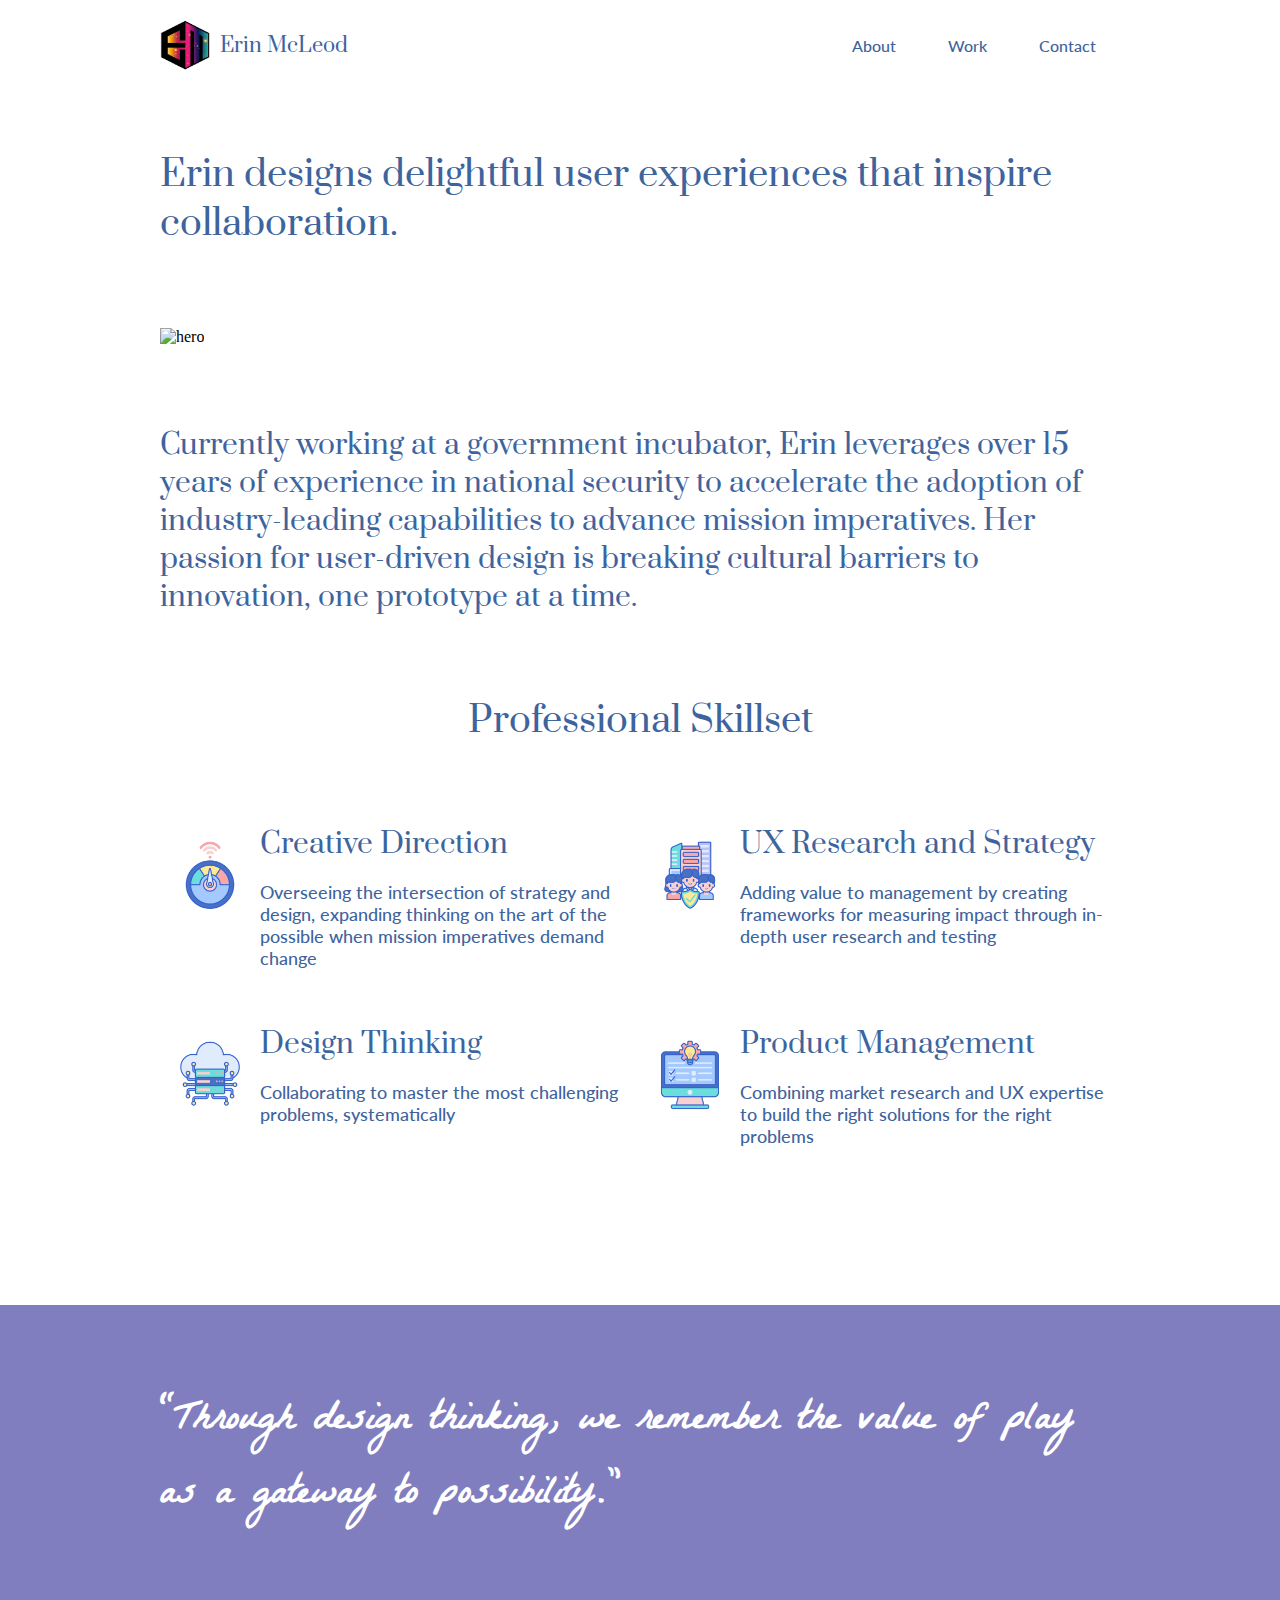
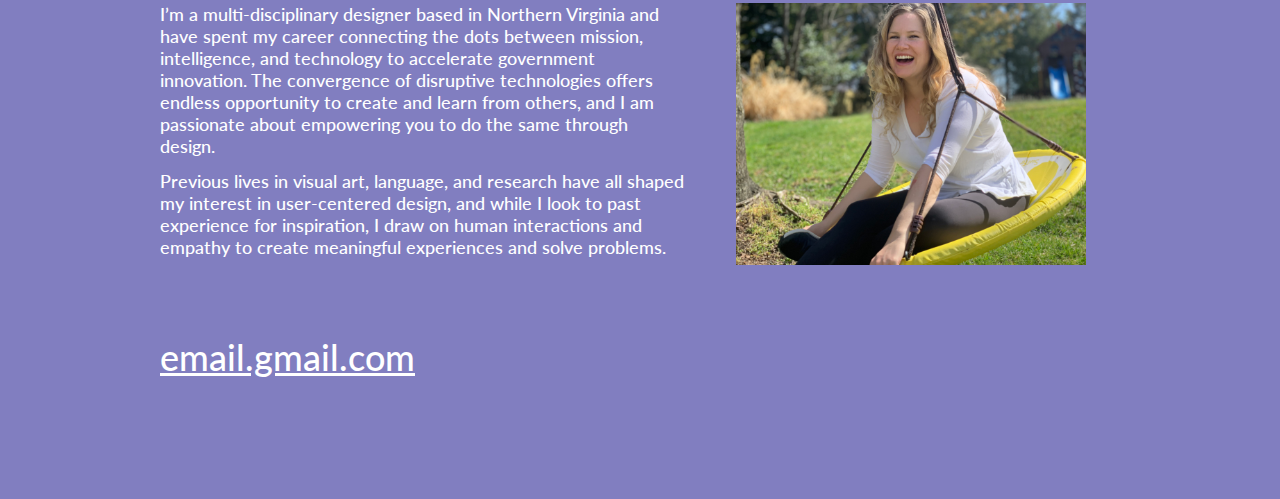
==== index.html @ ef2eed35 "homework 18" ====
<!DOCTYPE html>
<html lang="en">
<head>
    <meta charset="UTF-8">
    <meta http-equiv="X-UA-Compatible" content="IE=edge">
    <meta name="viewport" content="width=device-width, initial-scale=1.0">
    <title>Document</title>
    <link href="css/style.css" rel="stylesheet" type="text/css">
</head>
<body>

<!--header section-->    


    <header class="main-header">
        <div class="container">
           
                <img class="EMlogo" src="images/EMLogoFinal.png" alt="logo" style="width:50px;height:50px;">
                <h1>Erin McLeod</h1>
        

            <nav class="main-nav">
                <ul class="main-nav-list">
                    <li><a href="#">About</a></li>
                    <li><a href="#">Work</a></li>
                    <li><a href="#">Contact</a></li>
                </ul>
            </nav>
        </div>
    </header>
   

 <!--hero section-->             
        
      
    <section class="hero-section">
        <div class="container">
            <h2>Erin designs delightful user experiences
                that inspire collaboration. </h2>
        </div>
        <div class="container">
            <img class="heroImg" src="images/IMG_9424.JPG" alt="hero">
        </div>
        <div class="container">
            <h3>Currently working at a government incubator, Erin leverages over 15 years of experience in national security to  accelerate the adoption of industry-leading capabilities to advance mission imperatives. Her passion for user-driven design is breaking cultural barriers to innovation, one prototype at a time.</h3>
        </div>
   </section>


<!--skills section-->  
      
<section class="mySkills">
    <div class="container">
        
        <h2>Professional Skillset</h2>
        
        <div class="skillsGrid">
            
            
            <div class="A skillsContainer">
                <img class="icon" src="images/smart-meter.png" style="width:100px; height:100px;">
                <div>
                    <h3>Creative Direction</h3><br>
                    <p>Overseeing the intersection of strategy and design, expanding thinking on the art of the possible when mission imperatives demand change</p>
                </div>
            </div>

            <div class="B skillsContainer">
                <img class="icon" src="images/safety.png" style="width:100px; height:100px;">
                <div>
                    <h3>UX Research and Strategy</h3><br>
                    <p>Adding value to management by creating frameworks for measuring impact through in-depth user research and testing</p>
                </div>
            </div>

            <div class="C skillsContainer">
                <img class="icon" src="images/big-data.png" style="width:100px; height:100px;">
                <div>
                    <h3>Design Thinking</h3><br>
                    <p>Collaborating to master the most challenging problems, systematically</p>
                </div>
            </div>

            <div class="D skillsContainer">
                <img class="icon" src="images/working.png" style="width:100px; height:100px;">
                <div>
                    <h3>Product Management</h3><br>
                    <p>Combining market research and UX expertise to build the right solutions for the right problems</p>
                </div>
            </div>

        </div>
   
                      
        </div>
    </div>
</section>

 <!--footer section-->  


    <footer class="footer-section">
        <div class="container">
            <div class="grid-container">
                <div class="item1">
                    <h4>“Through design thinking, we remember the value of play as a gateway to possibility.” </h4>
                </div>
                <div class="item2">
                    <p>I’m a multi-disciplinary designer based in Northern Virginia and have spent my career connecting the dots between mission, intelligence, and technology to accelerate government innovation. The convergence of disruptive technologies offers endless opportunity to create and learn from others, and I am passionate about empowering you to do the same through design.</p>
                </div>
                <div class="item3">
                    <p>Previous lives in visual art, language, and research have all shaped my interest in user-centered design, and while I look to past experience for inspiration, I draw on human interactions and empathy to create meaningful experiences and solve problems.</p>
                </div>
                <div class="item4">
                    <img class="About" src="images/IMG_9463.jpg" alt="about" width="350px">
                </div>
                <div class="item5">
                    <a href="#">email.gmail.com</a>
                </div>
            </div>
        </div>
    </footer>

 

    
</body>
</html>
---- css/style.css ----
@import url('https://fonts.googleapis.com/css2?family=Lato&display=swap');
@import url('https://fonts.googleapis.com/css2?family=Prata&display=swap');
@import url('https://fonts.googleapis.com/css2?family=La+Belle+Aurore&display=swap');

* {
    box-sizing: border-box;
    margin: 0;
    padding: 0;
    /*background-color: #FFFFFF;*/
}

img {
    max-width: 100%;
    height: auto;
}



/*text styles*/

h1 {
   
    font-family: "Prata", serif;
    font-weight: 500;
    font-size: 20px;
    color: #3E649E;
    text-decoration: none;
}
h2 {
    font-family: "Prata", serif;
    font-weight: 500;
    font-size: 36px;
    color: #3E649E;
    text-decoration: none;
}
h3 {
    font-family: "Prata", serif;
    font-weight: 500;
    font-size: 28px;
    color: #3E649E;
    text-decoration: none;
}
h4 {
    font-family: "La Belle Aurore", sans-serif;
    font-size: 40px;
    color: #FFFFFF;
    text-decoration: none;
}
p {
    font-family: "Lato", sans-serif;
    font-weight: 500;
    font-size: 18px;
    color: #3E649E;
    text-decoration: none; 
}






/* header section*/



.container {
    width: 960px;
    max-width: 100%;
    margin: 0 auto;
    
}
.main-header .container {
    display: flex;
    align-items: center;
    flex-wrap: wrap;
    padding-top: 20px;
}
.EMlogo, h1 {
    cursor: pointer;
    display: inline;
}
h1 {
    padding-left: 10px;
}
.main-nav {
    margin-left: auto;
    text-align: center;
}
.main-nav li {
    display: inline;
}
.main-nav a {
    display: inline-block;
    padding: .5em 1.5em;
    font-family: "Lato", sans-serif;
    font-weight: 500;
    font-size: 16px;
    color: #3E649E;
    text-decoration: none;
}
.main-nav li a {
    transition: all 0.3s ease 0s;
}
.main-nav li a:hover {
    color: #F277A4;
    text-decoration: underline;
}






/*hero section*/
.hero-section .container {
    display: flex;
    padding-top: 80px;
}





/*skills*/
.mySkills h2 {
    text-align: center;
    margin-top: 80px;
}


.skillsContainer {
    display: flex;
    flex-direction: row;
    height: 200px;
}



.skillsGrid {
    display: grid;
    grid-template-areas:
    "one two"
    "three four";   
    grid-template-rows: 50% 50%;
    grid-template-columns: 50% 50%;
    margin-top: 80px;
    margin-bottom: 80px;

}

.A {
    grid-area: one;
}
.B {
    grid-area: two;
}
.C {
    grid-area: three;
}
.D {
    grid-area: four;
}

.skillsGrid img {
    padding: 15px;
    
}






/*footer section*/
.footer-section {
    background-color: #817EC0;
}
.footer-section a {
    color: #FFFFFF;
}
.footer-section p {
    color: #FFFFFF;
}

/*.footer-section .container {
    display: flex;
    align-items: center;
    flex-wrap: wrap;
}*/
.grid-container {
    display: grid;
    background-color: #817EC0;
    grid-template-areas:
    'one one'
    'two four'
    'three four'
    'five .';
    grid-template-rows: 40% 27% 18% 15%;
    grid-template-columns: 60% 40%;
    padding-bottom: 100px;
}

.grid-container div {
    background-color: #817EC0;
    margin-bottom: 30px;
       
}

.item1 {
    grid-area: one;
    padding-top: 80px;
    
  
    
}
.item2 {
    grid-area: two;
    padding-right: 50px;
    padding-top: 20px;
    
    
}
.item3 {
    grid-area: three;
    padding-right: 50px;
    
}
.item4 {
    grid-area: four;
    padding-top: 20px;
}

.item5 {
    grid-area: five;
    font-family: "Lato", sans-serif;
    font-weight: 500;
    font-size: 36px;
    color: #FFFFFF;
    text-decoration: none;
    padding-top:40px; 

    
}


/* Extra small devices (phones, 600px and down) */
@media only screen and (max-width: 600px) {

    
    .hero-section .container {
        display: flex;
        padding-top: 20px;
    }
    .hero-section h2 {
        margin-right: 10px;
        margin-left: 10px;
        margin-top: 80px;
    }
    .hero-section h3 {
        margin-right: 10px;
        margin-left: 10px;
    }
  
    .skillsContainer {
        display: flex;
        flex-direction: column;
             
    }
    .A, .B, .C, .D{
        text-align: center;
    }
   

    .skillsGrid {
        display: grid;
        grid-template-areas:
        "one" 
        "two"
        "three"
        "four";   
        grid-template-rows: 200px 200px 200px 200px;
        grid-template-columns: 1fr;
        margin: 20px 5px 20px 5px;
               
    }



    .grid-container {
        display: grid;
        background-color: #817EC0;
        grid-template-areas:
        "one"
        "four"
        "two"
        "three"
        "five";
        grid-template-rows: 250px 300px 200px 100px 100px;
        grid-template-columns: 1fr;
        margin: 20px 20px 20px 20px;
        text-align: center;
    }

    .item5 {
        font-family: "Lato", sans-serif;
        font-weight: 500;
        font-size: 28px;
        color: #FFFFFF;
        text-decoration: none;
         
        
    }

  


    h1 {
        font-family: "Prata", serif;
        font-weight: 500;
        font-size: 20px;
        color: #3E649E;
        text-decoration: none;
    }
    h2 {
        font-family: "Prata", serif;
        font-weight: 500;
        font-size: 28px;
        color: #3E649E;
        text-decoration: none;
    }
    h3 {
        font-family: "Prata", serif;
        font-weight: 500;
        font-size: 20px;
        color: #3E649E;
        text-decoration: none;
    }
    h4 {
        font-family: "La Belle Aurore", sans-serif;
        font-size: 30px;
        color: #FFFFFF;
        text-decoration: none;
       
    }
    p {
        font-family: "Lato", sans-serif;
        font-weight: 500;
        font-size: 16px;
        color: #3E649E;
        text-decoration: none; 
    }

}
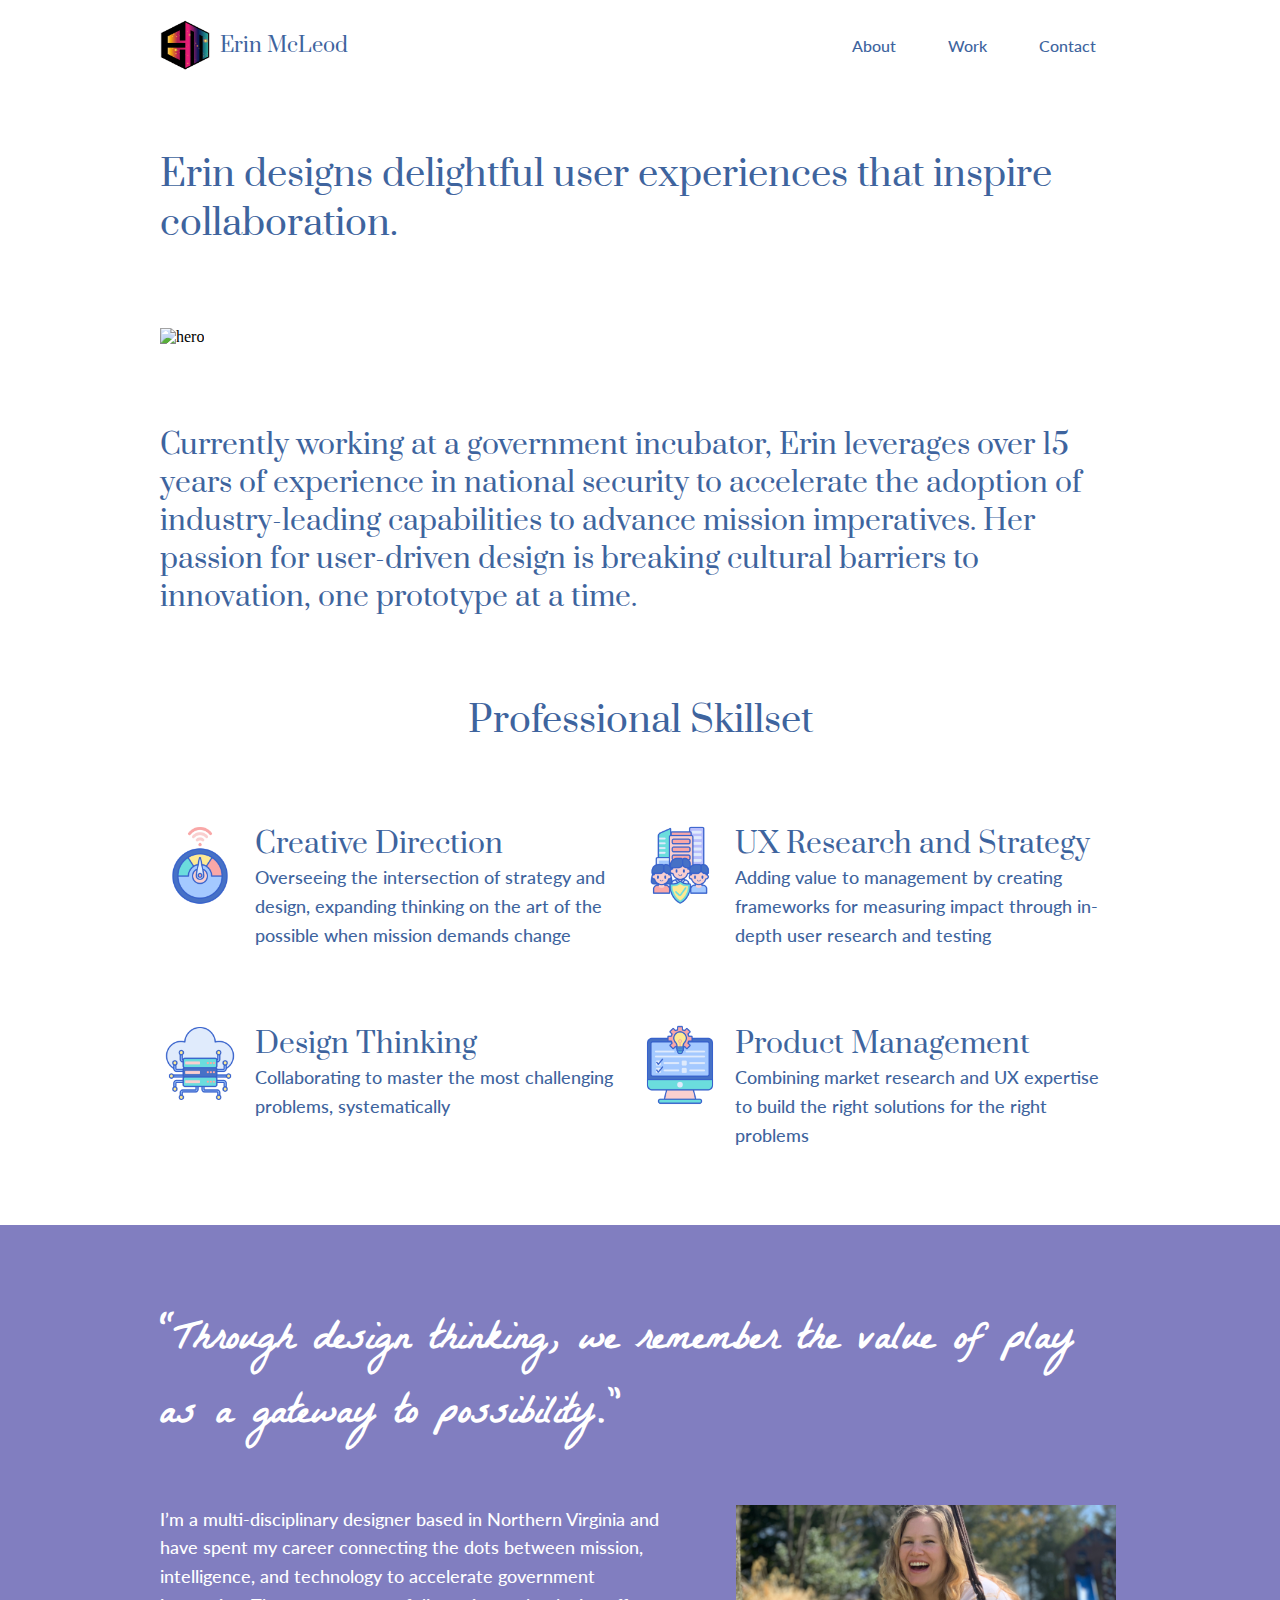
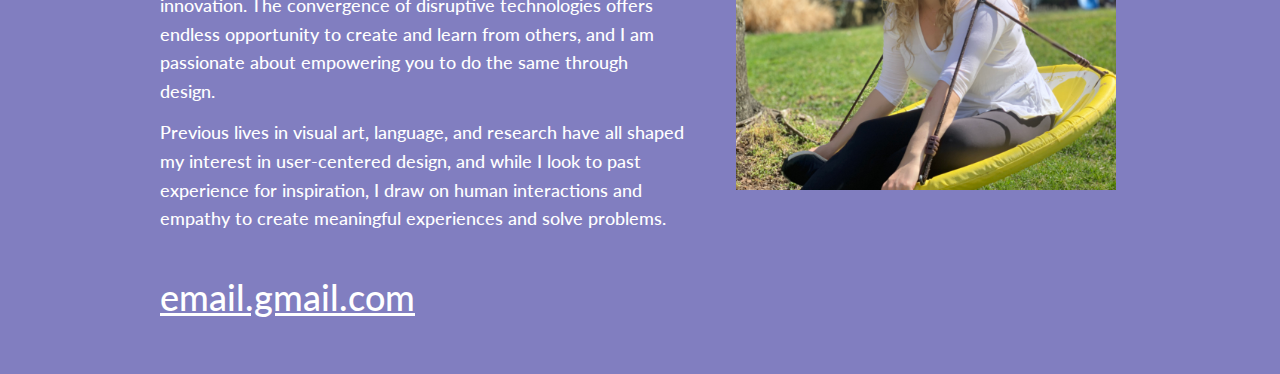
==== commit ed426337: "homework 18" ====
--- a/index.html
+++ b/index.html
@@ -58,33 +58,33 @@
             
             
             <div class="A skillsContainer">
-                <img class="icon" src="images/smart-meter.png" style="width:100px; height:100px;">
+                <p><img class="icon" src="images/smart-meter.png" style="width:80px; height:80px;"></p>
                 <div>
-                    <h3>Creative Direction</h3><br>
-                    <p>Overseeing the intersection of strategy and design, expanding thinking on the art of the possible when mission imperatives demand change</p>
+                    <h3>Creative Direction</h3>
+                    <p>Overseeing the intersection of strategy and design, expanding thinking on the art of the possible when mission demands change</p>
                 </div>
             </div>
 
             <div class="B skillsContainer">
-                <img class="icon" src="images/safety.png" style="width:100px; height:100px;">
+                <p><img class="icon" src="images/safety.png" style="width:80px; height:80px;"></p>
                 <div>
-                    <h3>UX Research and Strategy</h3><br>
+                    <h3>UX Research and Strategy</h3>
                     <p>Adding value to management by creating frameworks for measuring impact through in-depth user research and testing</p>
                 </div>
             </div>
 
             <div class="C skillsContainer">
-                <img class="icon" src="images/big-data.png" style="width:100px; height:100px;">
+                <p><img class="icon" src="images/big-data.png" style="width:80px; height:80px;"></p>
                 <div>
-                    <h3>Design Thinking</h3><br>
+                    <h3>Design Thinking</h3>
                     <p>Collaborating to master the most challenging problems, systematically</p>
                 </div>
             </div>
 
             <div class="D skillsContainer">
-                <img class="icon" src="images/working.png" style="width:100px; height:100px;">
+                <p><img class="icon" src="images/working.png" style="width:80px; height:80px;"></p>
                 <div>
-                    <h3>Product Management</h3><br>
+                    <h3>Product Management</h3>
                     <p>Combining market research and UX expertise to build the right solutions for the right problems</p>
                 </div>
             </div>
@@ -112,7 +112,7 @@
                     <p>Previous lives in visual art, language, and research have all shaped my interest in user-centered design, and while I look to past experience for inspiration, I draw on human interactions and empathy to create meaningful experiences and solve problems.</p>
                 </div>
                 <div class="item4">
-                    <img class="About" src="images/IMG_9463.jpg" alt="about" width="350px">
+                    <img class="About" src="images/IMG_9463.jpg" alt="about" width="380px">
                 </div>
                 <div class="item5">
                     <a href="#">email.gmail.com</a>
--- a/css/style.css
+++ b/css/style.css
@@ -9,10 +9,7 @@
     /*background-color: #FFFFFF;*/
 }
 
-img {
-    max-width: 100%;
-    height: auto;
-}
+
 
 
 
@@ -52,6 +49,7 @@
     font-size: 18px;
     color: #3E649E;
     text-decoration: none; 
+    line-height: 1.6;
 }
 
 
@@ -118,7 +116,10 @@
 }
 
 
-
+.heroImg {
+    max-width: 100%;
+    height: auto;
+}
 
 
 /*skills*/
@@ -144,8 +145,7 @@
     grid-template-rows: 50% 50%;
     grid-template-columns: 50% 50%;
     margin-top: 80px;
-    margin-bottom: 80px;
-
+    
 }
 
 .A {
@@ -161,12 +161,9 @@
     grid-area: four;
 }
 
-.skillsGrid img {
-    padding: 15px;
-    
-}
-
-
+.skillsContainer div{
+    margin-left: 15px;
+}
 
 
 
@@ -195,14 +192,17 @@
     'two four'
     'three four'
     'five .';
-    grid-template-rows: 40% 27% 18% 15%;
+    grid-template-rows: 40% 36% 18% 7%;
     grid-template-columns: 60% 40%;
     padding-bottom: 100px;
 }
 
+
+
+
 .grid-container div {
     background-color: #817EC0;
-    margin-bottom: 30px;
+    
        
 }
 
@@ -246,7 +246,14 @@
 /* Extra small devices (phones, 600px and down) */
 @media only screen and (max-width: 600px) {
 
-    
+    .main-header .container{
+        margin-left: 10px;
+        margin-right: 10px;
+    }
+    .main-nav a {
+        padding: 5px;
+        margin-right: 20px;
+    }
     .hero-section .container {
         display: flex;
         padding-top: 20px;
@@ -264,10 +271,13 @@
     .skillsContainer {
         display: flex;
         flex-direction: column;
+        margin-top: 20px;
+        
              
     }
     .A, .B, .C, .D{
         text-align: center;
+        
     }
    
 
@@ -278,13 +288,23 @@
         "two"
         "three"
         "four";   
-        grid-template-rows: 200px 200px 200px 200px;
+        grid-template-rows: 210px 210px 210px 210px;
         grid-template-columns: 1fr;
         margin: 20px 5px 20px 5px;
                
     }
 
-
+    .mySkills .container {
+        margin-bottom: 80px;
+    }
+
+    .skillsContainer div{
+        margin-right: 10px;
+        margin-left: 10px;
+        
+    }
+
+    
 
     .grid-container {
         display: grid;
@@ -299,6 +319,20 @@
         grid-template-columns: 1fr;
         margin: 20px 20px 20px 20px;
         text-align: center;
+        padding-bottom: 50px;
+    }
+
+    .item2 {
+        grid-area: two;
+        padding-right: 0px;
+        padding-top: 20px;
+        
+        
+    }
+    .item3 {
+        grid-area: three;
+        padding-right: 0px;
+        padding-top: 20px;
     }
 
     .item5 {
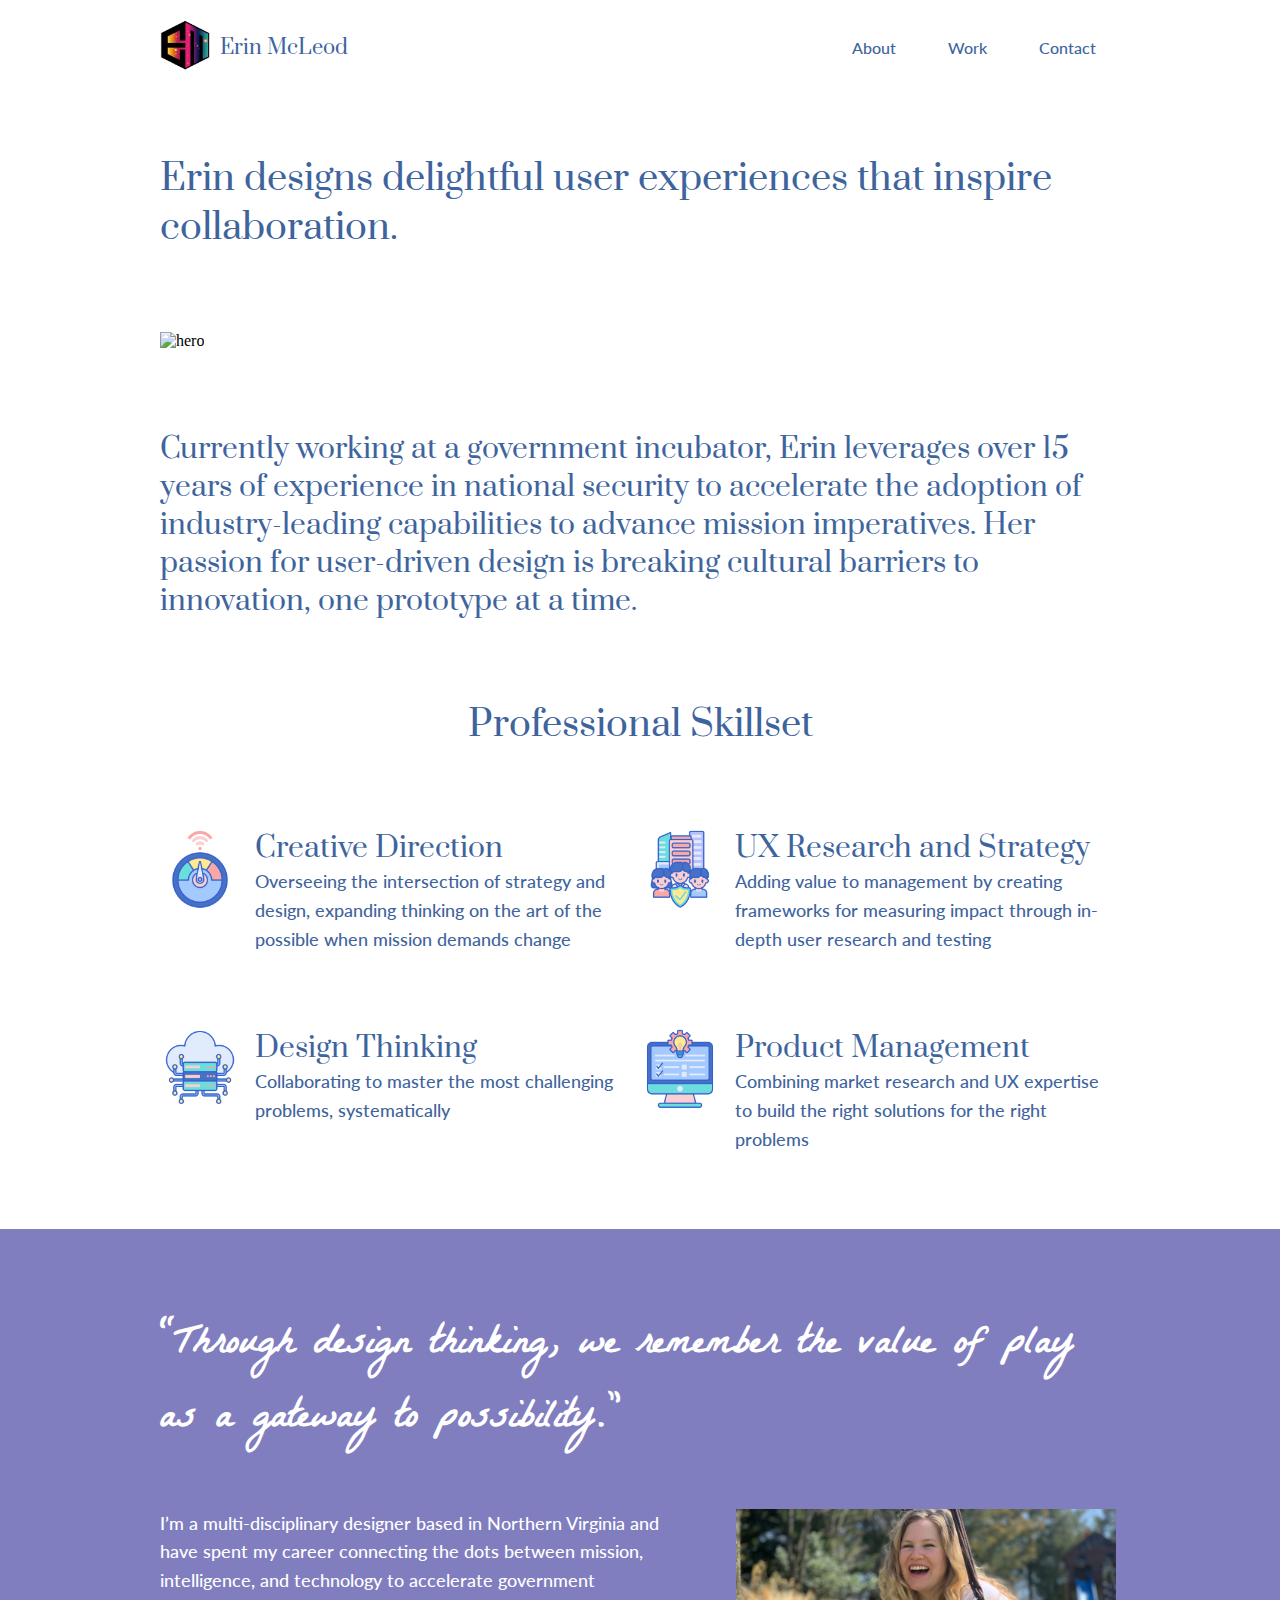
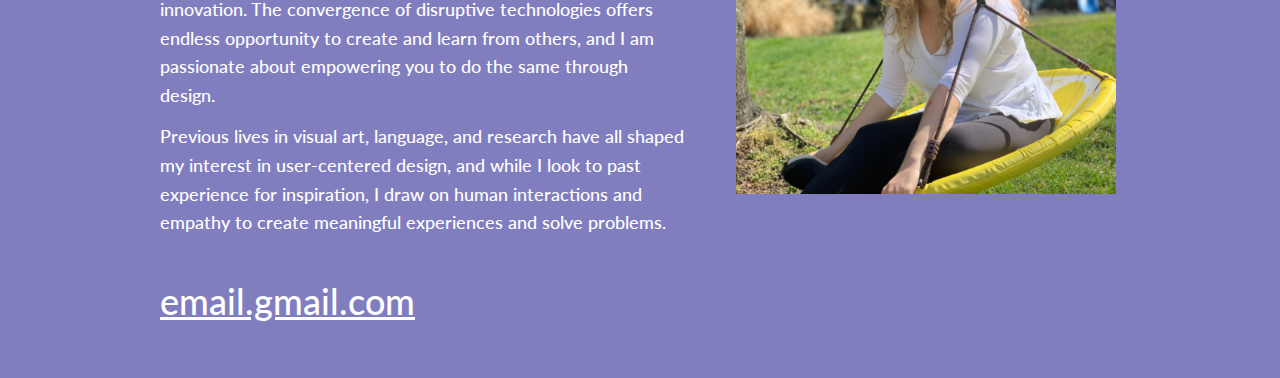
==== commit 68079de7: "homework 18" ====
--- a/index.html
+++ b/index.html
@@ -15,14 +15,15 @@
     <header class="main-header">
         <div class="container">
            
-                <img class="EMlogo" src="images/EMLogoFinal.png" alt="logo" style="width:50px;height:50px;">
-                <h1>Erin McLeod</h1>
+            <a href="index.html"><img class="EMlogo" src="images/EMLogoFinal.png" alt="logo" style="width:50px;height:50px;"></a>
+            <h1>Erin McLeod</h1>
+            
         
 
             <nav class="main-nav">
                 <ul class="main-nav-list">
                     <li><a href="#">About</a></li>
-                    <li><a href="#">Work</a></li>
+                    <li><a href="index2.html">Work</a></li>
                     <li><a href="#">Contact</a></li>
                 </ul>
             </nav>
@@ -39,7 +40,7 @@
                 that inspire collaboration. </h2>
         </div>
         <div class="container">
-            <img class="heroImg" src="images/IMG_9424.JPG" alt="hero">
+            <img class="heroImg" src="images/img_9424.png" alt="hero">
         </div>
         <div class="container">
             <h3>Currently working at a government incubator, Erin leverages over 15 years of experience in national security to  accelerate the adoption of industry-leading capabilities to advance mission imperatives. Her passion for user-driven design is breaking cultural barriers to innovation, one prototype at a time.</h3>
--- a/css/style.css
+++ b/css/style.css
@@ -21,8 +21,10 @@
     font-weight: 500;
     font-size: 20px;
     color: #3E649E;
-    text-decoration: none;
-}
+    
+}
+
+
 h2 {
     font-family: "Prata", serif;
     font-weight: 500;
@@ -73,7 +75,7 @@
     flex-wrap: wrap;
     padding-top: 20px;
 }
-.EMlogo, h1 {
+.EMlogo {
     cursor: pointer;
     display: inline;
 }
